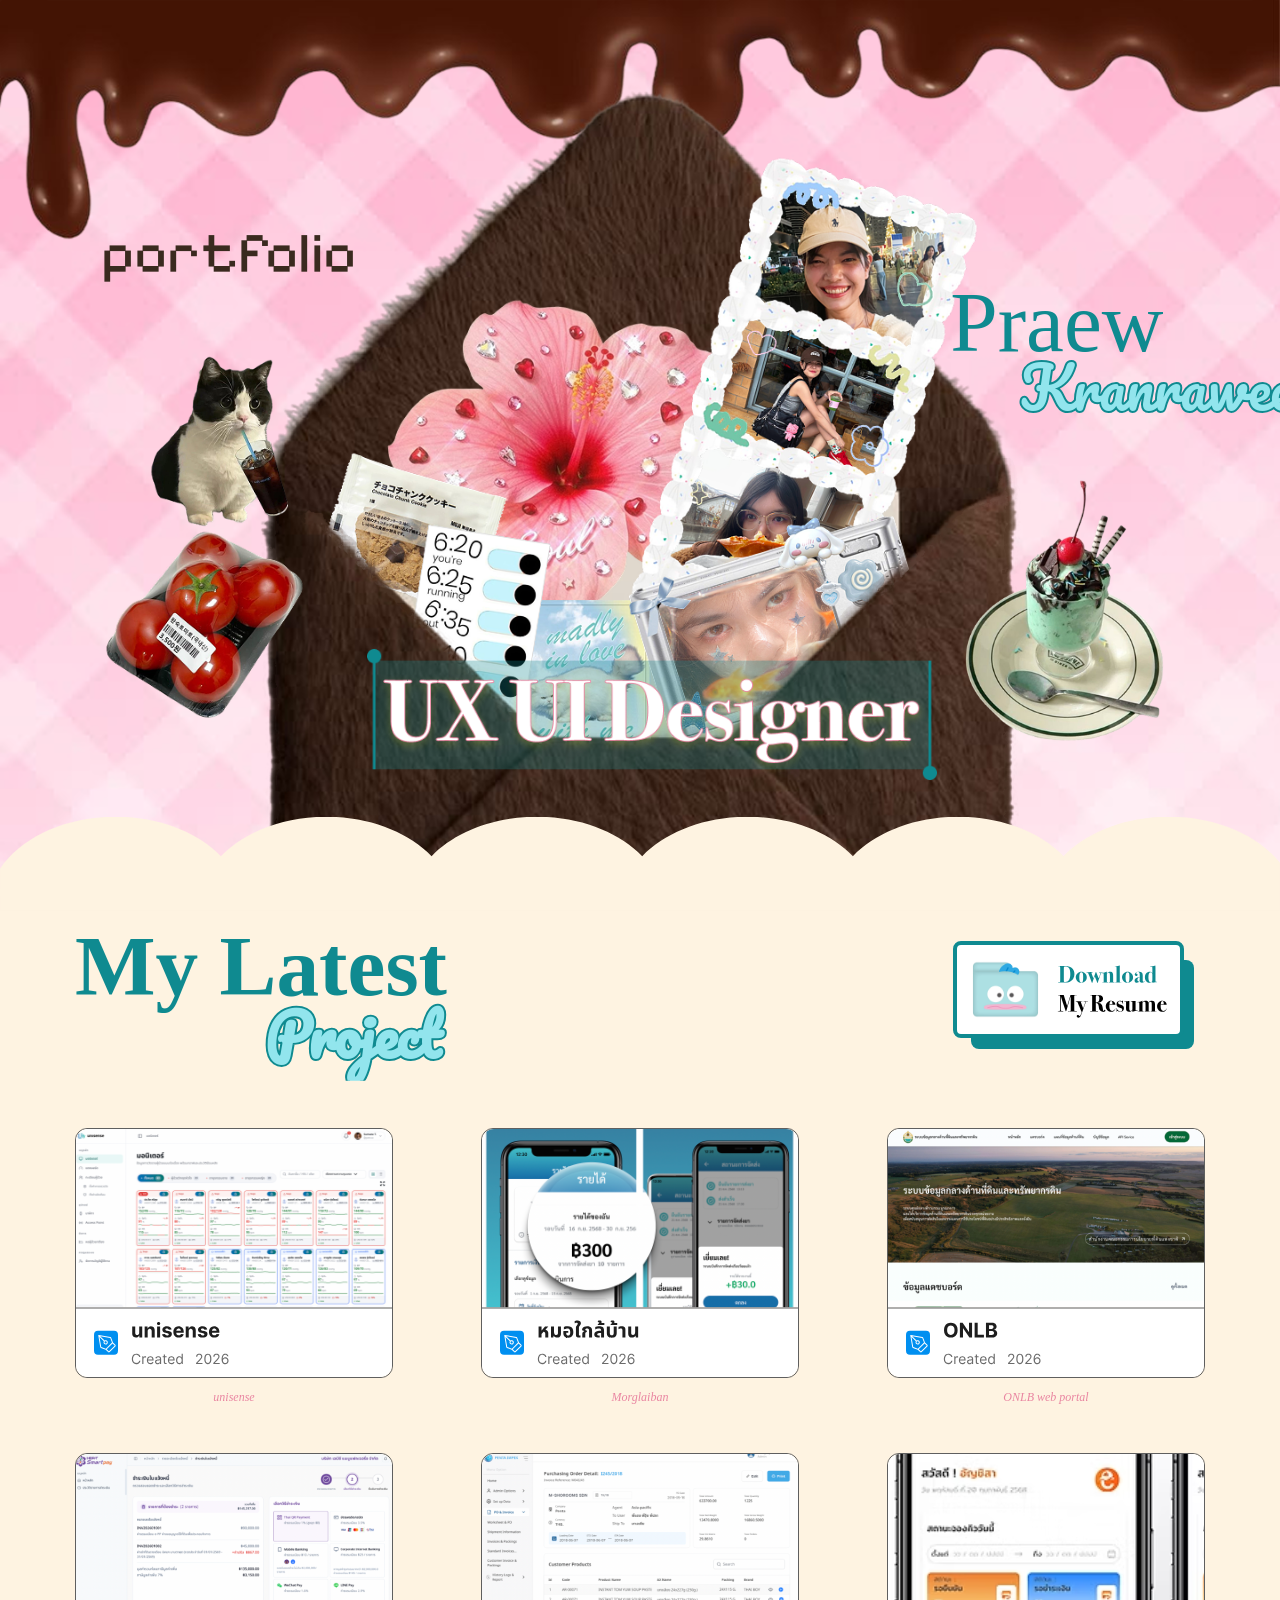
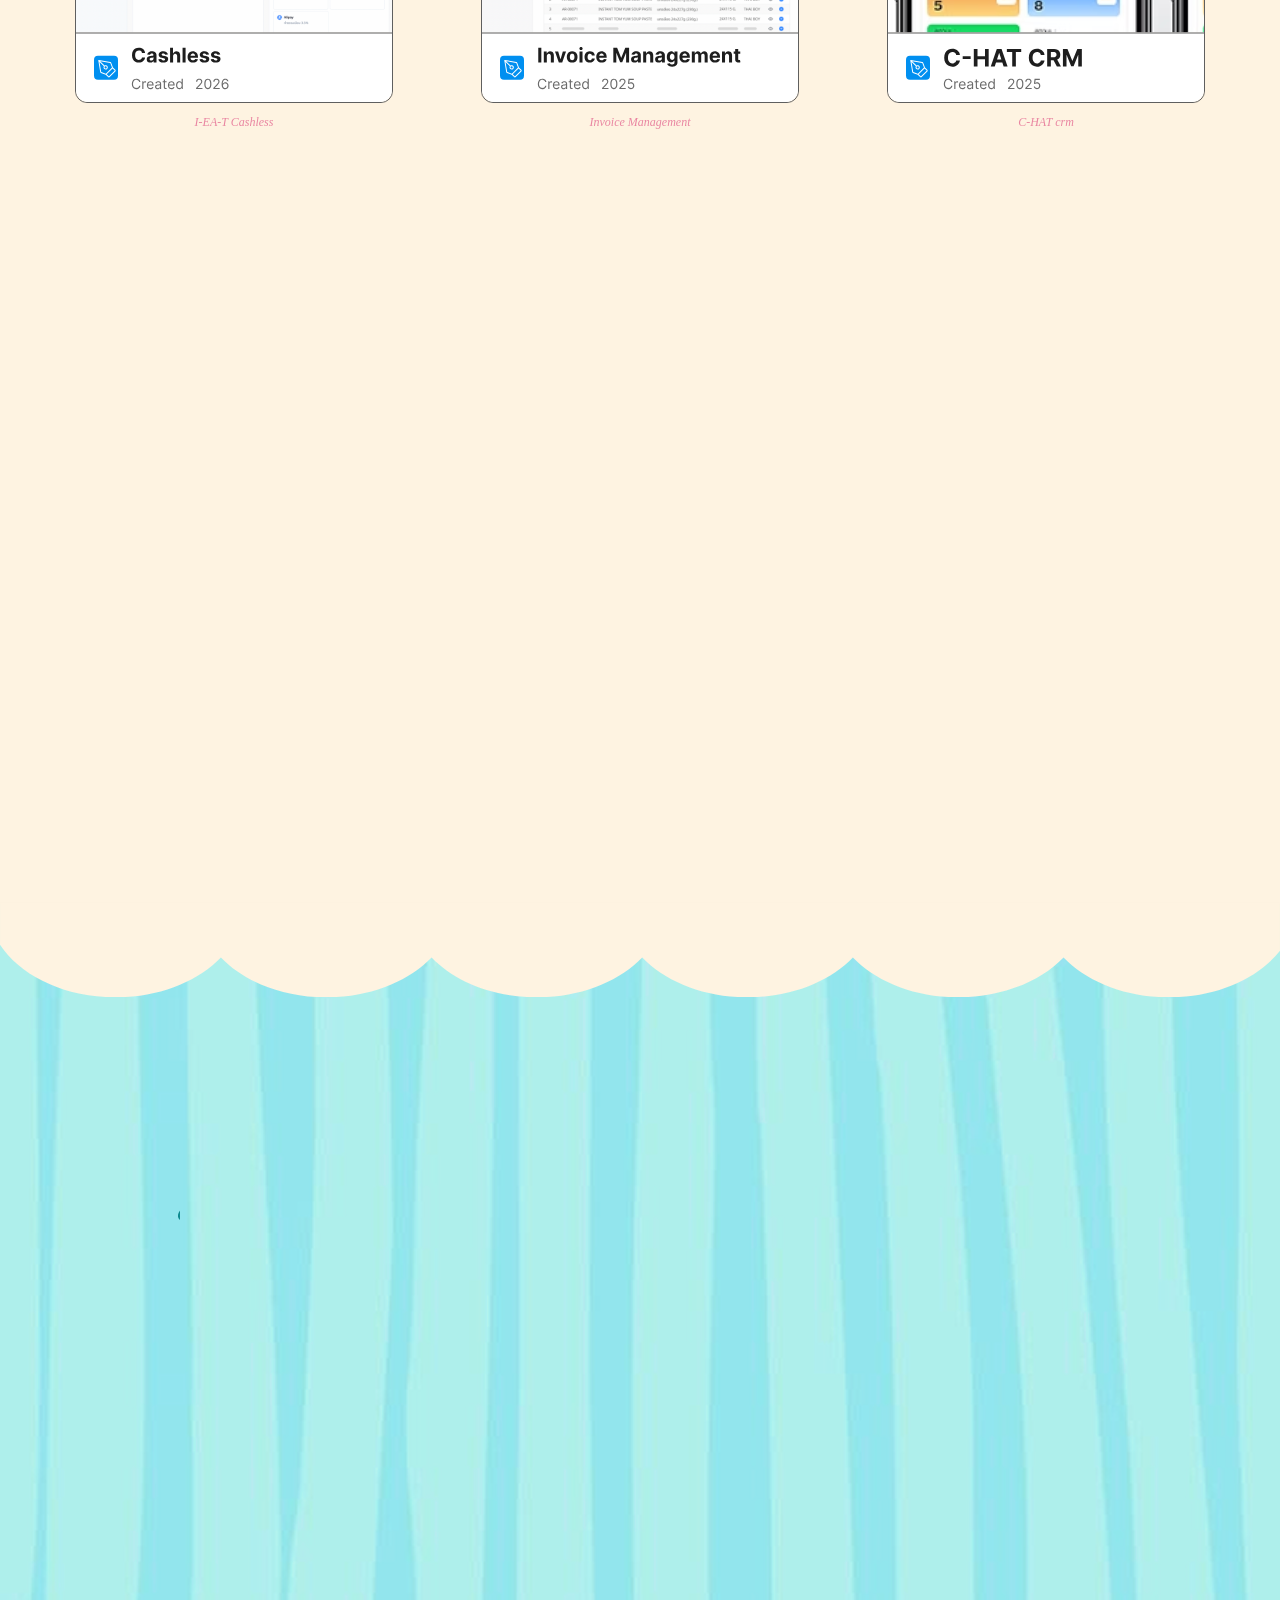
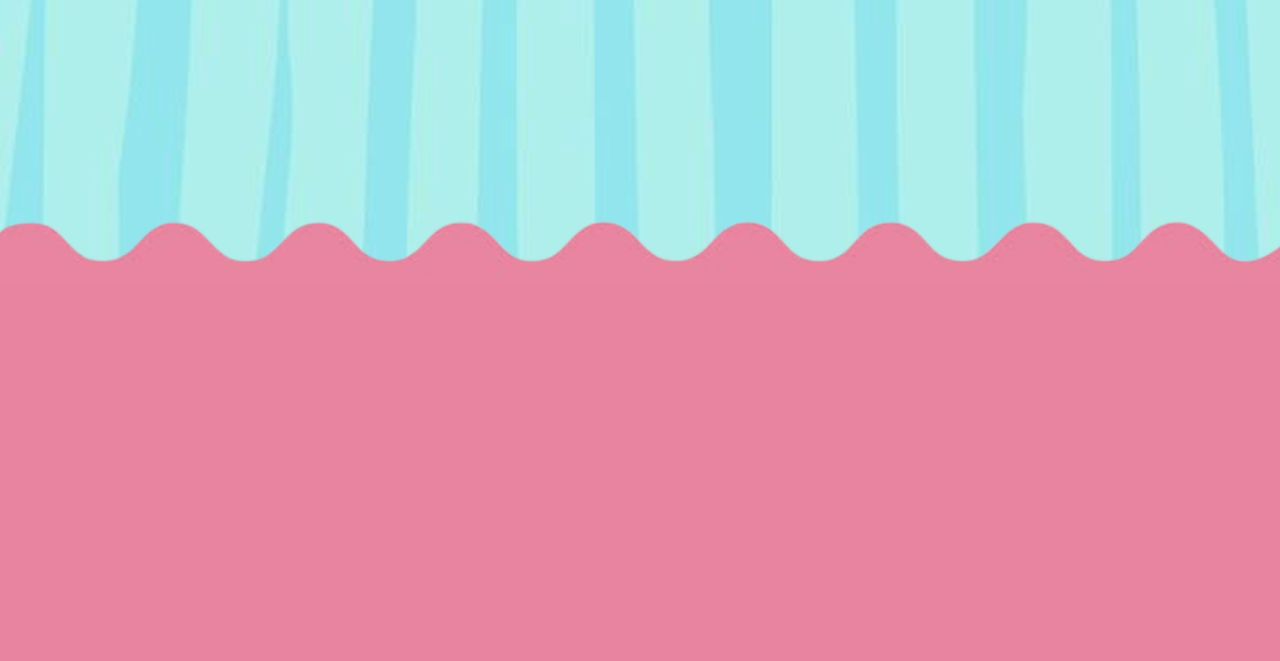
==== praewdesign/index.html @ e6e74c09 "Add Praew UX/UI portfolio site Static multi-page site (index + project case studies) with shared tok" ====
<!doctype html>
<html lang="th">
<head>
<meta charset="UTF-8">
<meta name="viewport" content="width=device-width, initial-scale=1.0">
<script>document.documentElement.classList.add('js');</script>
<title>Portfolio | Praew Kranrawee, UX/UI Designer</title>
<!-- favicon -->
<link rel="icon" href="favicon.ico" sizes="48x48">
<link rel="icon" href="assets/favicon/favicon-32.png" type="image/png" sizes="32x32">
<link rel="icon" href="assets/favicon/favicon-192.png" type="image/png" sizes="192x192">
<link rel="apple-touch-icon" href="assets/favicon/apple-touch-icon.png">
<!-- /favicon -->
<link rel="stylesheet" href="https://fonts.googleapis.com/css2?family=Source+Serif+4:opsz,wght@8..60,400;8..60,600;8..60,700&family=Pacifico&family=Pixelify+Sans:wght@400;500;600;700&display=swap">
<link rel="stylesheet" href="css/tokens.css">
<link rel="stylesheet" href="css/base.css">
<link rel="stylesheet" href="css/components.css">
<link rel="stylesheet" href="css/motion.css">
<link rel="stylesheet" href="css/home.css">
</head>
<body>

<div class="page">

  <section class="hero">
    <div class="hero-stage">
      <div class="hero-text hero-portfolio">portfolio</div>
      <img class="hero-envelope-collage" src="assets/hero/hero-envelope-collage.png" alt="Photo collage inside an open envelope">
      <img class="hero-cat anim-pop" src="assets/hero/hero-cat.png" alt="Illustrated cat with an iced coffee">
      <img class="hero-tomato-pack anim-pop" src="assets/hero/hero-tomato-pack.png" alt="Pack of fresh tomatoes">
      <img class="hero-mintchoc anim-pop" src="assets/hero/hero-mintchoc.png" alt="Mint chocolate sundae in a glass">
      <div class="heading-pair hero-name-heading" style="--script-offset: 70px;">
        <span class="heading-main anim-rise">Praew</span>
        <span class="heading-script anim-handwrite">Kranrawee</span>
      </div>
      <img class="hero-uxui-label anim-pop" src="assets/hero/hero-uxui-label.png" alt="UX UI Designer">
    </div>
  </section>

  <section class="projects" id="projects">
    <div class="wave-top">
      <img src="assets/waves/wave-cream-top.svg" alt="">
    </div>
    <div class="wave-bottom">
      <img src="assets/waves/wave-cream-bottom.svg" alt="">
    </div>

    <div class="projects-inner">

      <div class="projects-header">
        <h2 class="heading-pair projects-title-heading" style="--script-offset: 190px;">
          <span class="heading-main anim-rise">My Latest</span>
          <span class="heading-script anim-handwrite" style="--delay:180ms;">Project</span>
        </h2>
        <a class="btn-resume anim-pop" href="https://drive.google.com/uc?export=download&id=1JALiw4dbGJJrroEloQzsT8p9B2-5gzX2" aria-label="ดาวน์โหลด Resume (PDF)" style="--delay:375ms;">
          <img class="btn-resume-shadow" src="assets/projects/btn-resume-shadow.svg" alt="" aria-hidden="true">
          <img class="btn-resume-front" src="assets/projects/btn-resume-front.svg" alt="Download My Resume">
        </a>
      </div>

      <div class="project-grid">

        <div class="project-card anim-rise">
          <a href="projects/coming-soon.html?project=unisense"><img src="assets/projects/project-unisense.svg" alt="unisense (2026)"></a>
          <div class="project-caption">unisense</div>
        </div>

        <div class="project-card anim-rise">
          <a href="projects/coming-soon.html?project=morglaiban"><img src="assets/projects/project-morglaiban.svg" alt="หมอใกล้บ้าน (2026)"></a>
          <div class="project-caption">Morglaiban</div>
        </div>

        <div class="project-card anim-rise">
          <a href="projects/coming-soon.html?project=onlb"><img src="assets/projects/project-onlb.svg" alt="ONLB (2026)"></a>
          <div class="project-caption">ONLB web portal</div>
        </div>

        <div class="project-card anim-rise">
          <a href="projects/coming-soon.html?project=cashless"><img src="assets/projects/project-cashless.svg" alt="Cashless (2026)"></a>
          <div class="project-caption">I-EA-T Cashless</div>
        </div>

        <div class="project-card anim-rise">
          <a href="projects/coming-soon.html?project=invoice"><img src="assets/projects/project-invoice.svg" alt="Invoice Management (2025)"></a>
          <div class="project-caption">Invoice Management</div>
        </div>

        <div class="project-card anim-rise">
          <a href="projects/coming-soon.html?project=chat-crm"><img src="assets/projects/project-c-hat.svg" alt="C-HAT CRM (2025)"></a>
          <div class="project-caption">C-HAT crm</div>
        </div>

        <div class="project-card anim-rise">
          <a href="projects/speedy-doc.html"><img src="assets/projects/project-speedy-doc.svg" alt="Speedy Doc (2025)"></a>
          <div class="project-caption">Speedy Doc</div>
        </div>

        <div class="project-card anim-rise">
          <a href="projects/hr.html"><img src="assets/projects/project-hr.svg" alt="HR (2024)"></a>
          <div class="project-caption">HR อบต.</div>
        </div>

        <div class="project-card anim-rise">
          <a href="projects/smart-tax.html"><img src="assets/projects/project-smart-tax.svg" alt="Smart-Tax (2024)"></a>
          <div class="project-caption">Smart-tax</div>
        </div>

        <div class="project-card anim-rise">
          <a href="projects/coming-soon.html?project=company-website"><img src="assets/projects/project-company-website.svg" alt="Company website (2025)"></a>
          <div class="project-caption">Company website</div>
        </div>

      </div>

    </div>
  </section>

  <section class="about">
    <div class="about-inner">
      <div class="about-left">
        <img class="about-polaroids anim-pop" src="assets/about/about-polaroids.png" alt="Two polaroid photos of Praew clipped together" style="--pop-scale:1; --pop-y:-20px; --pop-rotate:4deg;">
        <div class="heading-pair about-title-heading" style="--script-offset: 105px;">
          <span class="heading-main anim-rise">About</span>
          <span class="heading-script anim-handwrite" style="--delay:180ms;">Me</span>
        </div>
      </div>
      <div class="about-right anim-rise" style="--delay:225ms;">
        <p class="about-hi">Hi, I'm Praew!</p>
        <p class="anim-rise" style="--delay:450ms;">I went from a graphic designer who wanted things to look good to a UX/UI designer who wants things to actually work for people. Along the way, I learned that good design starts with listening long enough.</p>
        <p class="anim-rise" style="--delay:450ms;">I enjoy unfamiliar problems because they push me to learn about people, systems and tools. Today AI is part of my everyday workflow, and I still get excited every time I try something new with it.</p>
        <p class="anim-rise" style="--delay:450ms;">Outside work, I'm a cat mom who loves blue but somehow fills her home with pink. It sounds a bit contradictory, but it's very me: I like things tidy, yet I'm always trying something new, and I still enjoy discovering what I'll love next.</p>
        <img class="about-charm anim-pop" src="assets/about/about-hangyodon.webp" alt="Cute blue bird charm" style="--delay:1050ms;">
      </div>
    </div>
  </section>

  <section class="footer">
    <div class="wave-top">
      <img src="assets/waves/wave-pink-footer.png" alt="">
    </div>
    <img class="footer-tomato anim-pop" src="assets/footer/tomato-fresh.svg" alt="Fresh tomato" style="--pop-scale:0.7; --pop-y:-24px;">
    <div class="footer-inner">
      <h2 class="footer-title"><span class="anim-rise" style="--delay:225ms;">Let's</span> <span class="anim-rise" style="--delay:375ms;">Work</span> <span class="anim-rise" style="--delay:525ms;">Together</span></h2>
      <div class="footer-contact anim-rise" style="--delay:750ms;">
        <a class="footer-link" href="mailto:Kranrawee.kt@gmail.com"><span>Kranrawee.kt@gmail.com</span><svg class="link-underline" viewBox="0 0 100 10" preserveAspectRatio="none" aria-hidden="true"><path d="M0,5 Q10,0 20,5 T40,5 T60,5 T80,5 T100,5" pathLength="1"/></svg></a>
        <a class="footer-link" href="tel:0616942233"><span>061 694 2233</span><svg class="link-underline" viewBox="0 0 100 10" preserveAspectRatio="none" aria-hidden="true"><path d="M0,5 Q10,0 20,5 T40,5 T60,5 T80,5 T100,5" pathLength="1"/></svg></a>
        <a class="footer-link" href="https://drive.google.com/uc?export=download&id=1JALiw4dbGJJrroEloQzsT8p9B2-5gzX2" aria-label="ดาวน์โหลด Resume (PDF)"><span>My Resume</span><svg class="link-underline" viewBox="0 0 100 10" preserveAspectRatio="none" aria-hidden="true"><path d="M0,5 Q10,0 20,5 T40,5 T60,5 T80,5 T100,5" pathLength="1"/></svg></a>
        <a class="footer-link" href="https://linkedin.com/in/ktpraew" target="_blank" rel="noopener"><span>linkedin.com/in/ktpraew</span><svg class="link-underline" viewBox="0 0 100 10" preserveAspectRatio="none" aria-hidden="true"><path d="M0,5 Q10,0 20,5 T40,5 T60,5 T80,5 T100,5" pathLength="1"/></svg></a>
      </div>
    </div>
  </section>

</div>

<script>
(function () {
  var params = new URLSearchParams(window.location.search);
  if (params.get('overlay') !== '1') return;

  var img = document.createElement('img');
  img.src = 'assets/_design/design-1440.png';
  img.alt = '';
  img.style.position = 'absolute';
  img.style.top = '0';
  img.style.left = '50%';
  img.style.transform = 'translateX(-50%)';
  img.style.width = '1440px';
  img.style.opacity = '0.5';
  img.style.pointerEvents = 'none';
  img.style.zIndex = '9999';
  document.body.appendChild(img);

  document.addEventListener('keydown', function (e) {
    if (e.key === 'o' || e.key === 'O') {
      img.style.display = (img.style.display === 'none') ? '' : 'none';
    }
  });
})();
</script>

<script src="js/motion.js"></script>
<script>
(function () {
  var DOC = document;
  var M = window.PJMotion;
  var reduceMotion = M.reduceMotion;
  var qs = M.qs, qsa = M.qsa, reveal = M.reveal, revealHandwrite = M.revealHandwrite;
  var setupTyping = M.setupTyping, playTyping = M.playTyping, ms = M.ms;

  var portfolioEl = qs('.hero-portfolio');
  var portfolioState = (!reduceMotion && portfolioEl) ? setupTyping(portfolioEl, ms(110)) : null;

  var aboutHiEl = qs('.about-hi');
  var aboutHiState = (!reduceMotion && aboutHiEl) ? setupTyping(aboutHiEl, ms(70)) : null;

  if (reduceMotion) return; /* everything else shows instantly via CSS; no observers/timers needed */

  /* ---------- hero: plays immediately on load ---------- */
  function runHero() {
    reveal(qs('.hero-envelope-collage'));

    [['.hero-tomato-pack', 0], ['.hero-cat', 1], ['.hero-mintchoc', 2]].forEach(function (pair) {
      var el = qs(pair[0]);
      if (!el) return;
      setTimeout(function () { reveal(el); }, ms(250 + pair[1] * 150));
    });

    if (portfolioState) setTimeout(function () { playTyping(portfolioState); }, ms(450));

    var praew = qs('.hero-name-heading .heading-main');
    setTimeout(function () { reveal(praew); }, ms(750));

    var kranrawee = qs('.hero-name-heading .heading-script');
    setTimeout(function () { revealHandwrite(kranrawee); }, ms(950));

    setTimeout(function () { reveal(qs('.hero-uxui-label')); }, ms(1400));
  }
  requestAnimationFrame(function () { requestAnimationFrame(runHero); });

  /* ---------- scroll-triggered sections ---------- */
  var io = new IntersectionObserver(function (entries) {
    entries.forEach(function (entry) {
      if (entry.isIntersecting) {
        reveal(entry.target);
        io.unobserve(entry.target);
      }
    });
  }, { threshold: 0.15 });

  [
    '.btn-resume',
    '.about-polaroids',
    '.about-charm',
    '.footer-tomato',
    '.footer-contact'
  ].forEach(function (sel) {
    var el = qs(sel);
    if (el) io.observe(el);
  });

  qsa('.project-card').forEach(function (card) { io.observe(card); });
  qsa('.footer-title .anim-rise').forEach(function (span) { io.observe(span); });

  /* heading pairs (main + script): clip-path on the script span makes
     IntersectionObserver report isIntersecting:false for it directly,
     so observe the (unclipped) wrapper instead and reveal both children */
  ['.projects-title-heading', '.about-title-heading'].forEach(function (sel) {
    var wrap = qs(sel);
    if (!wrap) return;
    var ioHeading = new IntersectionObserver(function (entries) {
      entries.forEach(function (entry) {
        if (entry.isIntersecting) {
          reveal(qs('.heading-main', wrap));
          revealHandwrite(qs('.heading-script', wrap));
          ioHeading.unobserve(wrap);
        }
      });
    }, { threshold: 0.15 });
    ioHeading.observe(wrap);
  });

  /* about text box: box + 3 paragraphs + typing all trigger together */
  var aboutRight = qs('.about-right');
  if (aboutRight) {
    var ioAboutRight = new IntersectionObserver(function (entries) {
      entries.forEach(function (entry) {
        if (entry.isIntersecting) {
          reveal(aboutRight);
          qsa('.about-right p.anim-rise').forEach(reveal);
          if (aboutHiState) setTimeout(function () { playTyping(aboutHiState); }, ms(525));
          ioAboutRight.unobserve(aboutRight);
        }
      });
    }, { threshold: 0.15 });
    ioAboutRight.observe(aboutRight);
  }
})();
</script>

</body>
</html>
---- praewdesign/css/tokens.css ----
/* ============================================
   DESIGN TOKENS — single source of truth for every
   color, font, spacing and timing value on the site.
   Loaded first, by every page.
   ============================================ */
:root {
  /* --- homepage palette --- */
  --pink-bg: url('../assets/hero/hero-bg-gingham.png');
  --cream: #FEF3E1;
  --blue: none;
  --footer-pink: #E884A0;
  --teal-text: #0F8A90;
  --light-blue-text: #92E5ED;
  --caption-pink: #E985A1;

  /* --- fonts --- */
  --font-display: 'Bodoni 72', serif;
  --font-script: 'Pacifico', cursive;
  --font-pixel: 'Pixelify Sans', monospace;
  --font-body: 'Source Serif Pro', serif;

  /* --- entrance-animation system (.anim-rise / .anim-pop / .anim-handwrite) --- */
  --dur: 800ms;
  --dist: 16px;
  --pop-dur: 700ms;
  --handwrite-dur: 1000ms;
  --ease-smooth: cubic-bezier(0.22, 1, 0.36, 1);
  --ease-pop: cubic-bezier(0.34, 1.56, 0.64, 1);
  --stagger: 120ms;
  --mobile-scale: 1;

  /* --- project-template tokens --- */
  --pj-bg: #FFFDFA;
  --pj-card-bg: #FFFFFF;
  --pj-card-border: #EFE8DF;
  --pj-card-shadow: 0 2px 12px rgba(60, 40, 20, 0.05);
  --pj-card-radius: 16px;
  --pj-card-pad: 24px;
  --pj-well: #F6F3EF;
  --pj-marker: var(--teal-text);
  --pj-pink-text: #C2456E;
  --pj-gap: 24px;
  --pj-section-gap: 96px;
  --pj-title-gap: 24px;
  --pj-container: 940px;
  --pj-text-max: 720px;

  /* --- Design Process dark band (project pages) --- */
  --pj-dark-edge: #0F241B;
  --pj-dark-glow: #438067;
  --pj-dark-base: #1E4E3E;
  --pj-dark-title: #DDF5EE;
  --pj-dark-text: #FFFFFF;
  --pj-dark-accent: #7FD3C0;
}

@media (max-width: 768px) {
  :root {
    --dur: 640ms;
    --dist: 12.8px;
    --pop-dur: 560ms;
    --handwrite-dur: 800ms;
    --stagger: 96ms;
    --mobile-scale: 0.8;
    --pj-section-gap: 64px;
  }
}
---- praewdesign/css/base.css ----
/* ============================================
   BASE — reset, fonts, generic heading/link/focus
   defaults. Loaded by every page, after tokens.css.
   ============================================ */

* { box-sizing: border-box; margin: 0; padding: 0; }

html {
  scroll-behavior: smooth;
  overflow-x: clip;
}

body {
  font-family: var(--font-body);
  overflow-x: clip;
}

img { max-width: 100%; display: block; }

a { text-decoration: none; color: inherit; }

.visually-hidden {
  position: absolute !important;
  width: 1px;
  height: 1px;
  padding: 0;
  margin: -1px;
  overflow: hidden;
  clip: rect(0, 0, 0, 0);
  white-space: nowrap;
  border: 0;
}
---- praewdesign/css/components.css ----
/* ============================================
   COMPONENTS — building blocks shared by 2+ pages:
   heading-pair, wave dividers, footer, resume button.
   Loaded after base.css.
   ============================================ */

/* ---------- heading pair: "Main + Script" style ----------
   used by: homepage hero (Praew/Kranrawee), projects
   (My Latest/Project), about (About/Me) ---------- */
.heading-pair {
  position: relative;
  display: inline-block;
}
.heading-main {
  display: block;
  font-family: var(--font-display);
  color: var(--teal-text);
  line-height: 1;
  margin: 0;
  white-space: nowrap;
}
.heading-script {
  display: block;
  font-family: var(--font-script);
  color: var(--light-blue-text);
  -webkit-text-stroke: 4px var(--teal-text);
  paint-order: stroke fill;
  line-height: 1;
  margin: 0;
  margin-top: -0.12em;
  margin-left: var(--script-offset, 0px);
  white-space: nowrap;
}

/* ---------- wave dividers ---------- */
.wave-top,
.wave-bottom {
  position: absolute;
  left: 0;
  width: 100%;
  height: auto;
  z-index: 10;
  pointer-events: none;
  line-height: 0;
}
.wave-top {
  top: 0;
  transform: translateY(-99%);
}
.wave-bottom {
  bottom: 0;
  transform: translateY(99%);
}
.wave-top img,
.wave-bottom img {
  width: 100%;
  height: auto;
  display: block;
}

/* ---------- footer ---------- */
.footer {
  position: relative;
  background-color: var(--footer-pink);
  padding-bottom: 48px;
}

.footer-tomato {
  position: absolute;
  left: 0;
  right: 0;
  margin-inline: auto;
  top: -139.8px;
  width: 370px;
  height: auto;
  z-index: 15;
}

.footer-inner {
  position: relative;
  z-index: 20;
  max-width: 1130px;
  margin: 0 auto;
  padding: 130px 0 0;
}

.footer-title {
  font-family: var(--font-display);
  color: var(--light-blue-text);
  font-size: clamp(32px, 8.75vw, 126px);
  line-height: 1;
  margin: 0;
  text-align: center;
  white-space: nowrap;
  word-spacing: 0.3em;
}
.footer-title .anim-rise {
  display: inline-block;
}

/* optional subline under the footer title; empty/absent by default,
   a page opts in by adding the element with its own text */
.footer-subtitle {
  text-align: center;
  font-family: var(--font-display);
  font-weight: 700;
  font-size: 18px;
  color: #654334;
  margin: 12px 0 0;
}

.footer-contact {
  display: flex;
  justify-content: space-between;
  flex-wrap: wrap;
  gap: 16px;
  margin-top: 56px;
  font-family: var(--font-display);
  font-weight: 700;
  font-size: 22px;
  color: #654334;
}
.footer-link {
  position: relative;
  display: inline-block;
  cursor: pointer;
  padding-bottom: 6px;
}
.footer-link:focus-visible {
  outline: 3px solid var(--teal-text);
  outline-offset: 4px;
}
.link-underline {
  position: absolute;
  left: 0;
  bottom: -2px;
  width: 100%;
  height: 8px;
  overflow: visible;
}
.link-underline path {
  fill: none;
  stroke: currentColor;
  stroke-width: 2;
  stroke-dasharray: 1;
  stroke-dashoffset: 1;
}
@media (prefers-reduced-motion: no-preference) {
  .link-underline path {
    transition: stroke-dashoffset 0.4s ease;
  }
  .footer-link:active .link-underline path {
    stroke-dashoffset: 0;
  }
}
@media (prefers-reduced-motion: no-preference) and (hover: hover) {
  .footer-link:hover .link-underline path,
  .footer-link:focus-visible .link-underline path {
    stroke-dashoffset: 0;
  }
}
@media (prefers-reduced-motion: reduce) {
  .link-underline path {
    stroke-dashoffset: 1;
    opacity: 0;
  }
  .footer-link:hover .link-underline path,
  .footer-link:focus-visible .link-underline path,
  .footer-link:active .link-underline path {
    stroke-dashoffset: 0;
    opacity: 1;
  }
}

/* ---------- resume button (stacked shadow + front image, pop-in) ---------- */
.btn-resume {
  position: relative;
  display: inline-block;
  flex-shrink: 0;
  width: 252px;
  height: 123px;
  cursor: pointer;
}
.btn-resume:focus-visible {
  outline: 3px solid var(--teal-text);
  outline-offset: 4px;
}
.btn-resume-shadow {
  position: absolute;
  top: 0;
  left: 0;
  width: 252px;
  height: auto;
  z-index: 1;
  pointer-events: none;
}
.btn-resume-front {
  position: relative;
  display: block;
  width: 252px;
  height: auto;
  z-index: 2;
}
@media (prefers-reduced-motion: no-preference) {
  .btn-resume-front {
    transform-origin: 50% 0%;
    transition: transform 0.2s ease;
  }
  .btn-resume:active .btn-resume-front {
    transition: transform 0.05s ease;
    transform: translate(6px, 6px) rotate(0deg);
  }
}
@media (prefers-reduced-motion: no-preference) and (hover: hover) {
  .btn-resume:hover .btn-resume-front,
  .btn-resume:focus-visible .btn-resume-front {
    transform: translate(-2px, -2px) rotate(-1deg);
  }
}
@media (prefers-reduced-motion: reduce) {
  .btn-resume:hover .btn-resume-shadow,
  .btn-resume:focus-visible .btn-resume-shadow,
  .btn-resume:active .btn-resume-shadow {
    filter: brightness(0.82);
  }
}

/* ============================================
   SCENE — a full-width screenshot with a name above
   it and, optionally, a smaller "overlay" screenshot
   pinned to one of its corners. Use instead of the
   gallery-item card pattern when a screen deserves to
   stand alone rather than sit in a 2-col grid.
   ============================================ */
.pj-scene {
  margin-top: 72px;
}
.pj-scene:first-of-type { margin-top: 0; }
.pj-scene-title {
  position: relative;
  display: inline-block;
  font-family: var(--font-display);
  font-size: 24px;
  color: var(--teal-text);
  margin: 0 0 20px;
  padding-bottom: 12px;
}
.pj-scene-title::after {
  content: '';
  position: absolute;
  left: 0;
  bottom: 0;
  width: 32px;
  height: 3px;
  background: var(--caption-pink);
}
.pj-scene-media {
  position: relative;
}
.pj-scene-media img {
  width: 100%;
  height: auto;
  display: block;
  border-radius: 12px;
  border: 1px solid var(--pj-card-border);
  box-shadow: 0 8px 32px rgba(40, 50, 80, 0.10);
}
.pj-scene > figcaption {
  margin-top: 12px;
  font-size: 15px;
  line-height: 1.5;
  color: #444;
}

/* the overlay screenshot pinned to a corner of the scene */
.pj-overlay {
  position: absolute;
  width: var(--ov-w, 30%);
  right: var(--ov-right, auto);
  left: var(--ov-left, auto);
  bottom: var(--ov-y, -40px);
  z-index: 2;
  margin: 0;
}
.pj-overlay img {
  box-shadow: 0 20px 48px rgba(20, 30, 70, 0.22);
}
.pj-overlay figcaption {
  position: absolute;
  top: 8px;
  left: 8px;
  background: #fff;
  color: #1c1c1c;
  font-size: 13px;
  font-weight: 700;
  border-radius: 999px;
  padding: 4px 12px;
  box-shadow: 0 2px 8px rgba(0, 0, 0, 0.12);
}
@media (max-width: 900px) {
  .pj-overlay { width: 46%; bottom: -32px; }
}
---- praewdesign/css/motion.css ----
/* ============================================
   MOTION — entrance-animation system, shared by
   every page. Play-once, JS-driven (gated behind
   html.js so no-JS shows everything immediately).
   Loaded after components.css.
   ============================================ */

.js .anim-rise {
  opacity: 0;
  transform: translateY(var(--dist));
  transition: opacity var(--dur) var(--ease-smooth), transform var(--dur) var(--ease-smooth);
  transition-delay: calc(var(--delay, 0ms) * var(--mobile-scale));
}
.js .anim-rise.is-visible {
  opacity: 1;
  transform: translateY(0);
}

.js .anim-pop {
  --pop-scale: 0.85;
  --pop-y: 0px;
  --pop-rotate: -4deg;
  opacity: 0;
  transform: scale(var(--pop-scale)) translateY(var(--pop-y)) rotate(var(--pop-rotate));
  transition: opacity var(--pop-dur) var(--ease-pop), transform var(--pop-dur) var(--ease-pop);
  transition-delay: calc(var(--delay, 0ms) * var(--mobile-scale));
}
.js .anim-pop.is-visible {
  opacity: 1;
  transform: scale(1) translateY(0) rotate(0deg);
}

.js .anim-handwrite {
  clip-path: inset(-30% 100% -30% -30%);
  transition: clip-path var(--handwrite-dur) var(--ease-smooth);
  transition-delay: calc(var(--delay, 0ms) * var(--mobile-scale));
}
.js .anim-handwrite.is-visible {
  clip-path: inset(-30% -30% -30% -30%);
}

@media (prefers-reduced-motion: reduce) {
  .anim-rise,
  .anim-pop,
  .anim-handwrite {
    opacity: 1 !important;
    transform: none !important;
    clip-path: none !important;
    transition: none !important;
  }
}

/* ---- tilt-bounce: a wrapper settles into a fixed 5deg rotation with a
   spring overshoot (e.g. a tilted label dropping into place). The
   resting rotation is unconditional layout (applies with or without JS),
   not decoration — only the opacity/overshoot needs JS at all ---- */
.anim-tilt-bounce {
  transform: rotate(5deg);
  transform-origin: 100% 100%;
}
.js .anim-tilt-bounce {
  opacity: 0;
}
.js .anim-tilt-bounce.is-visible {
  animation: anim-tilt-bounce 1100ms var(--ease-smooth) calc(var(--delay, 0ms) * var(--mobile-scale)) both;
}
@keyframes anim-tilt-bounce {
  0%   { opacity: 0; transform: scale(0.7) rotate(-14deg); }
  18%  { opacity: 1; transform: scale(1.06) rotate(-14deg); }
  40%  { transform: scale(1.03) rotate(12deg); }
  58%  { transform: scale(1) rotate(1deg); }
  74%  { transform: rotate(8deg); }
  88%  { transform: rotate(4deg); }
  100% { opacity: 1; transform: scale(1) rotate(5deg); }
}
@media (prefers-reduced-motion: reduce) {
  .anim-tilt-bounce {
    opacity: 1 !important;
    animation: none !important;
    transform: rotate(5deg) !important;
  }
}

/* ---- typing effect (anim-type) ---- */
.anim-type-wrap {
  display: inline-block;
}
.anim-type-spacer {
  visibility: hidden;
}
.anim-type-visual {
  position: absolute;
  top: 0;
  left: 0;
  white-space: pre;
}
.anim-type-cursor {
  display: inline-block;
  width: 1ch;
  margin-left: 1px;
  background: currentColor;
  opacity: 0;
  vertical-align: baseline;
  transform: translateY(0.1em);
}
.anim-type-cursor.typing {
  opacity: 1;
}
.anim-type-cursor.done {
  animation: cursor-blink-fade 1.8s forwards;
}
@keyframes cursor-blink-fade {
  0%   { opacity: 1; }
  10%  { opacity: 0; }
  20%  { opacity: 1; }
  30%  { opacity: 0; }
  40%  { opacity: 1; }
  50%  { opacity: 0; }
  100% { opacity: 0; }
}
---- praewdesign/css/home.css ----
/* ============================================
   HOME — homepage-only layout (hero, projects grid,
   about). Loaded last, only by index.html.
   ============================================ */

.page { position: relative; width: 100%; }

/* ============================================
   HERO
   ============================================ */
.hero {
  position: relative;
  width: 100%;
  background-image: url('../assets/hero/hero-chocolate-drip.png'), var(--pink-bg);
  background-repeat: no-repeat, repeat;
  background-size: 100% auto, auto;
  background-position: top left, top left;
}

.hero-stage {
  position: relative;
  width: 100%;
  max-width: 1440px;
  margin: 0 auto;
  aspect-ratio: 1440 / 1024;
  background: none;
  container-type: inline-size;
  clip-path: inset(-100vh -100vw 0 -100vw);
}

.hero-envelope-collage {
  position: absolute;
  left: 19.791667%;
  top: 9.179688%;
  width: 61.180556%;
  z-index: 2;
}

.hero-cat {
  position: absolute;
  left: 10.169444%;
  top: 37.326172%;
  width: 14.940278%;
  transform: rotate(0deg);
  z-index: 4;
}

.hero-tomato-pack {
  position: absolute;
  left: 7.916667%;
  top: 58.007813%;
  width: 16.111111%;
  z-index: 4;
}

.hero-mintchoc {
  position: absolute;
  left: 73.8%;
  top: 50.292969%;
  width: 19.5%;
  transform: rotate(0deg);
  z-index: 4;
}

.hero-uxui-label {
  position: absolute;
  left: 28.680556%;
  top: 71.289063%;
  width: 44.513889%;
  z-index: 6;
}

.hero-text {
  position: absolute;
  white-space: nowrap;
  line-height: 1;
  margin: 0;
}

.hero-portfolio {
  left: 7.916667%;
  top: 24.703125%;
  font-family: var(--font-pixel);
  font-size: 4.444444cqw;
  color: #3a2a1f;
  z-index: 5;
}

/* heading-pair size overrides per section */
.hero .heading-main { font-size: 6.666667cqw; }
.hero .heading-script { font-size: 4.444444cqw; }

.projects .heading-main,
.about .heading-main {
  font-size: clamp(32px, 6.666667vw, 96px);
}
.projects .heading-script,
.about .heading-script {
  font-size: clamp(20px, 4.444444vw, 64px);
}

.hero-name-heading {
  position: absolute;
  left: 74.236111%;
  top: 30.761719%;
  white-space: nowrap;
  z-index: 6;
}

/* hero-envelope-collage: bespoke fade/scale entrance (not one of the
   shared .anim-* classes, so its reduced-motion override lives here too) */
.js .hero-envelope-collage {
  opacity: 0.6;
  transform: scale(0.98);
  transition: opacity var(--dur) var(--ease-smooth), transform var(--dur) var(--ease-smooth);
}
.js .hero-envelope-collage.is-visible {
  opacity: 1;
  transform: scale(1);
}
@media (prefers-reduced-motion: reduce) {
  .hero-envelope-collage {
    opacity: 1 !important;
    transform: none !important;
  }
}

/* ============================================
   PROJECTS
   ============================================ */
.projects {
  position: relative;
  background-color: var(--cream);
  height: auto;
}

.projects-inner {
  position: relative;
  z-index: 1;
  max-width: 1130px;
  margin: 0 auto;
  padding: 14px 0 120px;
}

.projects-header {
  display: flex;
  justify-content: space-between;
  align-items: flex-end;
  margin-bottom: 64px;
}

.projects-title-heading .heading-script {
  margin-top: -0.05em;
}

.project-grid {
  display: grid;
  grid-template-columns: repeat(3, 1fr);
  column-gap: 88px;
  row-gap: 48px;
}

/* project card reveal delay by column (separate from --tilt) */
.project-card:nth-child(3n+1).anim-rise { --delay: 0ms; }
.project-card:nth-child(3n+2).anim-rise { --delay: 120ms; }
.project-card:nth-child(3n).anim-rise   { --delay: 240ms; }
@media (max-width: 900px) {
  .project-card:nth-child(2n+1).anim-rise { --delay: 0ms; }
  .project-card:nth-child(2n).anim-rise   { --delay: 120ms; }
}
@media (max-width: 560px) {
  .project-card.anim-rise { --delay: 0ms !important; }
}

.project-card:nth-child(3n+1) { --tilt: -1.5deg; }
.project-card:nth-child(3n+2) { --tilt: 1deg; }
.project-card:nth-child(3n)   { --tilt: -0.5deg; }

.project-card a {
  position: relative;
  display: block;
  cursor: pointer;
  transform-origin: 50% 0%;
}
.project-card a:focus-visible {
  outline: 3px solid var(--teal-text);
  outline-offset: 4px;
}
.project-card img {
  width: 100%;
  height: auto;
  display: block;
}
@media (prefers-reduced-motion: no-preference) {
  .project-card a {
    transition: transform 0.25s cubic-bezier(0.34, 1.56, 0.64, 1);
  }
  .project-card a::after {
    content: "";
    position: absolute;
    left: 6%;
    right: 6%;
    bottom: -14px;
    height: 24px;
    border-radius: 50%;
    background: radial-gradient(ellipse at center, rgba(0,0,0,0.28), transparent 70%);
    opacity: 0;
    z-index: -1;
    pointer-events: none;
    transition: opacity 0.25s cubic-bezier(0.34, 1.56, 0.64, 1);
  }
  .project-card a:active {
    transform: translateY(-2px) rotate(var(--tilt));
  }
  .project-card a:active::after {
    opacity: 1;
  }
}
@media (prefers-reduced-motion: no-preference) and (hover: hover) {
  .project-card a:hover,
  .project-card a:focus-visible {
    transform: translateY(-6px) rotate(var(--tilt));
  }
  .project-card a:hover::after,
  .project-card a:focus-visible::after {
    opacity: 1;
  }
}
@media (prefers-reduced-motion: reduce) {
  .project-card a:hover,
  .project-card a:focus-visible,
  .project-card a:active {
    box-shadow: 0 10px 22px rgba(0,0,0,0.32);
  }
}
.project-caption {
  margin-top: 12px;
  font-family: var(--font-body);
  font-style: italic;
  font-size: 12px;
  color: var(--caption-pink);
  text-align: center;
}

@media (max-width: 900px) {
  .project-grid {
    grid-template-columns: repeat(2, 1fr);
    column-gap: 32px;
  }
}

@media (max-width: 560px) {
  .project-grid {
    grid-template-columns: 1fr;
  }
  .projects-header {
    flex-direction: column;
    align-items: flex-start;
  }
  .btn-resume {
    margin-top: 24px;
  }
}

/* ============================================
   ABOUT
   ============================================ */
.about {
  position: relative;
  background-image: url('../assets/about/about-bg-stripe.png');
  background-repeat: repeat;
  padding-top: calc(7.361111vw + 80px);
  padding-bottom: 120px;
}

.about-inner {
  max-width: 1130px;
  margin: 0 auto;
  padding: 0 24px;
  display: grid;
  grid-template-columns: 1fr 530px;
  gap: 60px;
  align-items: center;
}

.about-left {
  position: relative;
}
.about-polaroids {
  width: 510px;
  max-width: 100%;
  height: auto;
  display: block;
}
.about-title-heading {
  position: absolute;
  left: -24px;
  top: 45px;
  z-index: 5;
}

.about-right {
  position: relative;
  background: var(--cream);
  border-radius: 20px;
  padding: 48px;
  width: 530px;
  max-width: 100%;
  box-shadow: 0 8px 24px rgba(0, 0, 0, 0.08);
}
.about-hi {
  font-family: var(--font-script);
  font-size: 24px;
  color: var(--teal-text);
  margin: 0 0 20px;
}
.about-right p {
  font-family: var(--font-body);
  font-weight: 700;
  font-size: 16px;
  line-height: 1.6;
  color: #2c2c2c;
  margin: 0 0 20px;
}
.about-right p:last-of-type {
  margin-bottom: 0;
}
.about-charm {
  display: block;
  width: 110px;
  height: auto;
  margin: 24px auto 0;
}

@media (max-width: 900px) {
  .about-inner {
    grid-template-columns: 1fr;
    justify-items: center;
    text-align: center;
  }
  .about-right {
    width: 100%;
  }
}
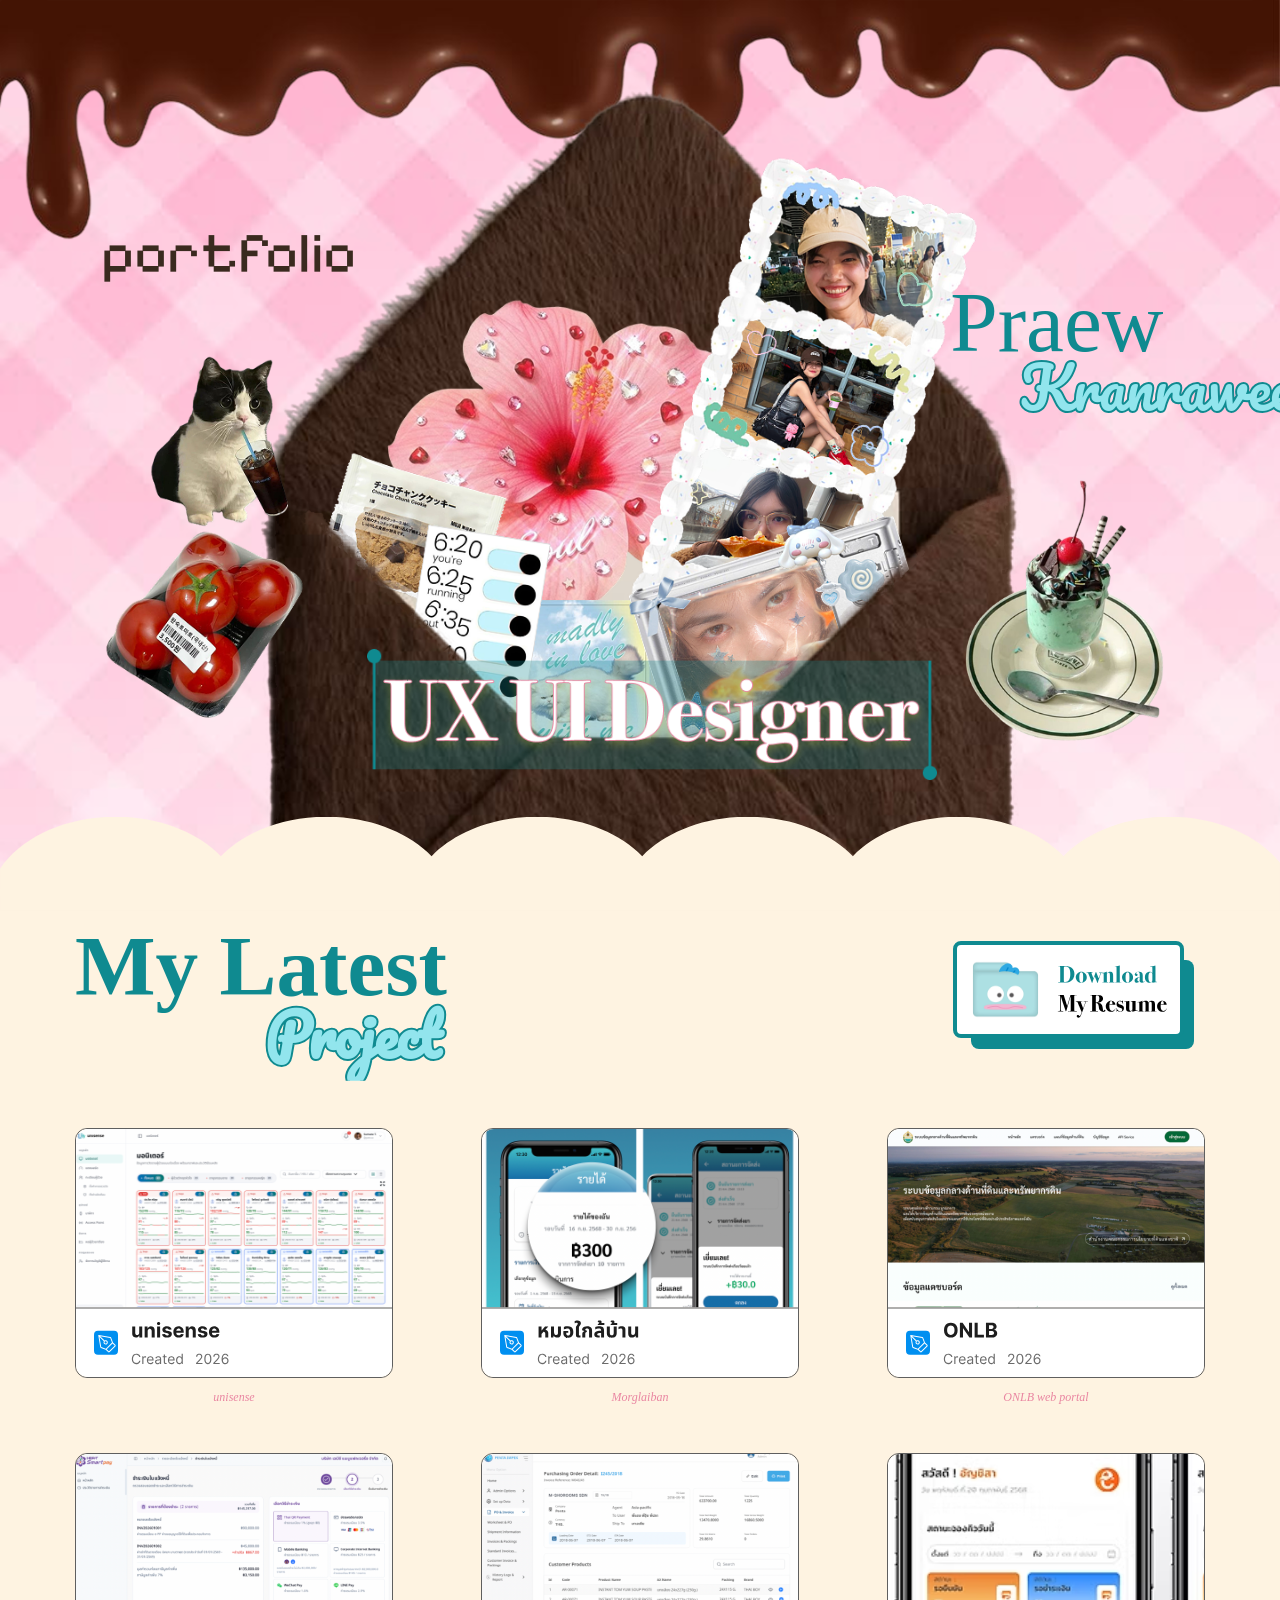
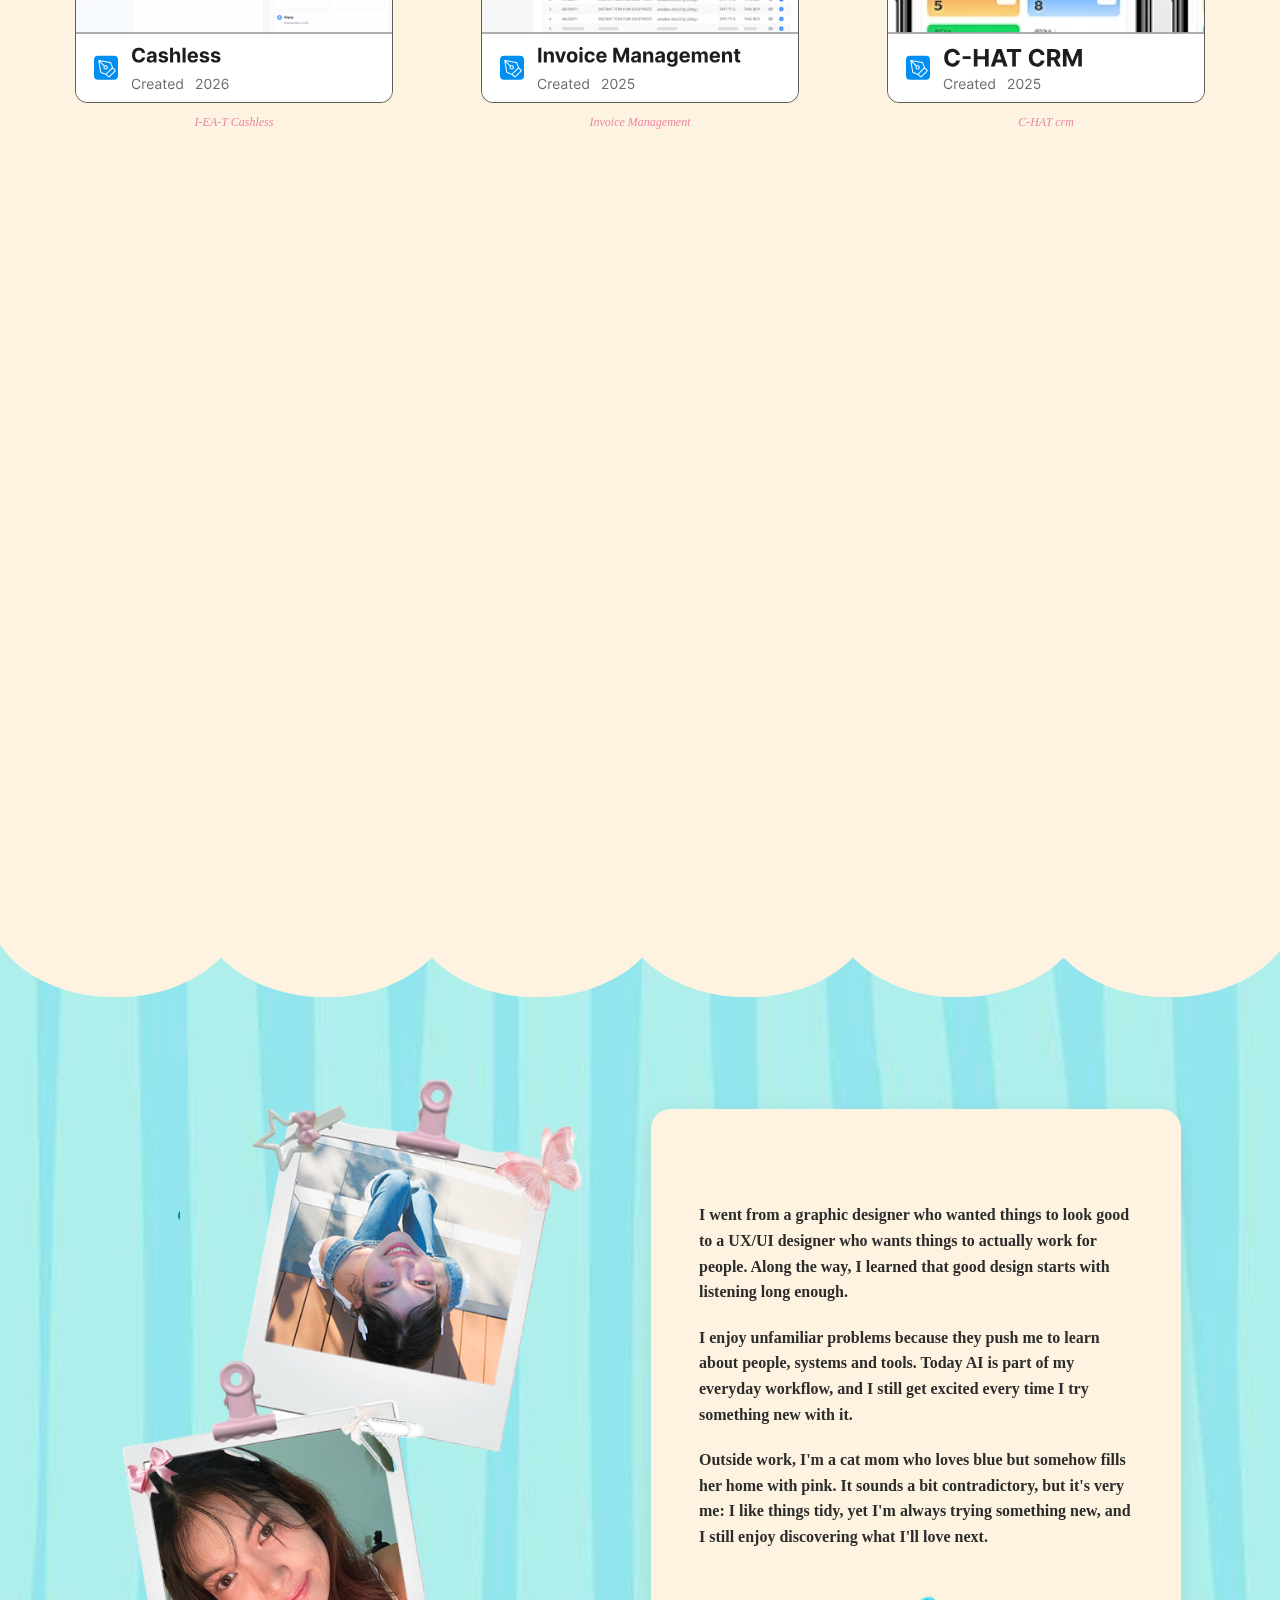
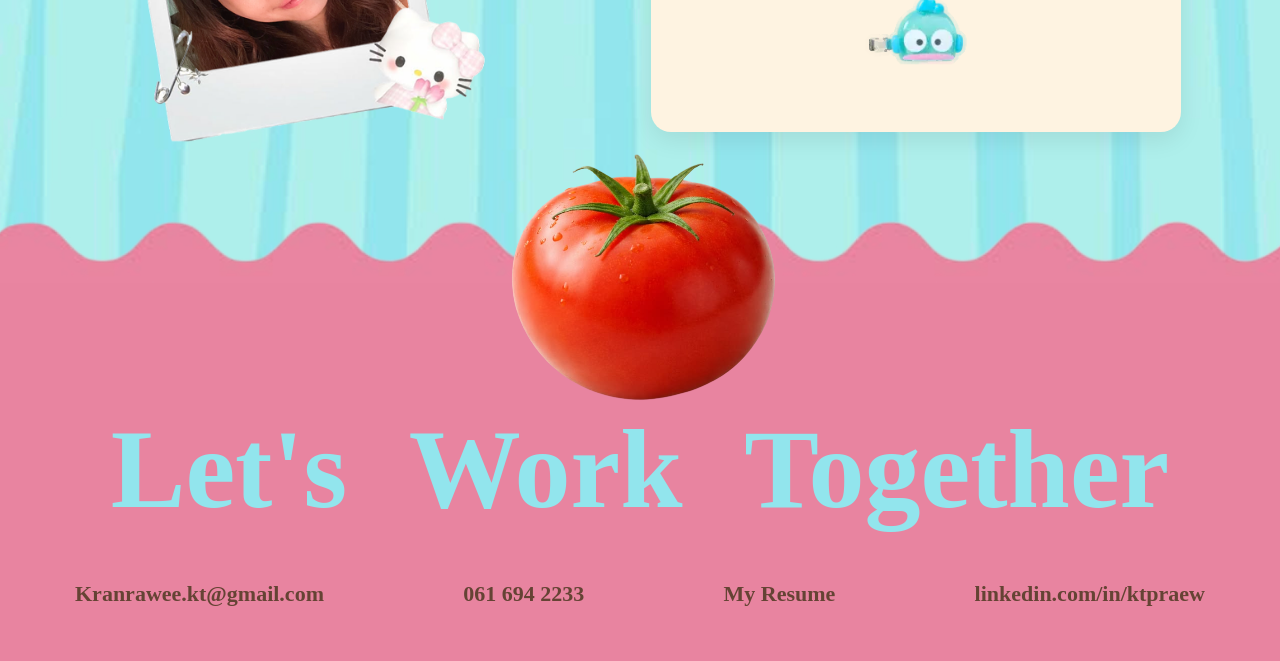
==== commit a433d20e: "Add C-HAT CRM project page and unify project page styles - New projects/chat-crm.html with images, t" ====
--- a/praewdesign/index.html
+++ b/praewdesign/index.html
@@ -86,7 +86,7 @@
         </div>
 
         <div class="project-card anim-rise">
-          <a href="projects/coming-soon.html?project=chat-crm"><img src="assets/projects/project-c-hat.svg" alt="C-HAT CRM (2025)"></a>
+          <a href="projects/chat-crm.html"><img src="assets/projects/project-c-hat.svg" alt="C-HAT CRM (2025)"></a>
           <div class="project-caption">C-HAT crm</div>
         </div>
 
--- a/praewdesign/css/tokens.css
+++ b/praewdesign/css/tokens.css
@@ -39,6 +39,7 @@
   --pj-well: #F6F3EF;
   --pj-marker: var(--teal-text);
   --pj-pink-text: #C2456E;
+  --pj-title-color: #2C2C2C;
   --pj-gap: 24px;
   --pj-section-gap: 96px;
   --pj-title-gap: 24px;
--- a/praewdesign/css/components.css
+++ b/praewdesign/css/components.css
@@ -236,23 +236,30 @@
   margin-top: 72px;
 }
 .pj-scene:first-of-type { margin-top: 0; }
+.pj-scene-head {
+  display: grid;
+  grid-template-columns: 4px 1fr;
+  column-gap: 14px;
+  align-items: stretch;
+  margin: 0 0 20px;
+}
+/* the vertical bar spans both rows (title, description); the second row is
+   empty and has no height when there is no description, so the bar is as tall
+   as the title alone, or the title plus its description */
+.pj-scene-head::before {
+  content: '';
+  grid-row: 1 / span 2;
+  width: 4px;
+  border-radius: 2px;
+  background: var(--pj-pink-text);
+}
+.pj-scene-head > * { grid-column: 2; }
 .pj-scene-title {
-  position: relative;
-  display: inline-block;
   font-family: var(--font-display);
   font-size: 24px;
-  color: var(--teal-text);
-  margin: 0 0 20px;
-  padding-bottom: 12px;
-}
-.pj-scene-title::after {
-  content: '';
-  position: absolute;
-  left: 0;
-  bottom: 0;
-  width: 32px;
-  height: 3px;
-  background: var(--caption-pink);
+  color: var(--pj-pink-text);
+  line-height: 1.2;
+  margin: 0;
 }
 .pj-scene-media {
   position: relative;
@@ -265,7 +272,13 @@
   border: 1px solid var(--pj-card-border);
   box-shadow: 0 8px 32px rgba(40, 50, 80, 0.10);
 }
-.pj-scene > figcaption {
+.pj-scene-head .pj-scene-desc {
+  margin: 4px 0 0;
+  font-size: 15px;
+  line-height: 1.5;
+  color: #444;
+}
+.pj-scene > figcaption:not(.pj-scene-head) {
   margin-top: 12px;
   font-size: 15px;
   line-height: 1.5;
@@ -300,3 +313,112 @@
 @media (max-width: 900px) {
   .pj-overlay { width: 46%; bottom: -32px; }
 }
+
+/* ============================================
+   QUADRANTS — a 2x2 matrix on a dark panel (e.g. SWOT).
+   Colors come only from the --pj-dark-* theme variables.
+   No overflow:hidden, so the rounded corners are on the
+   background itself and text can never be clipped. No aspect-ratio:
+   when the lists are taller than the ratio, the browser freezes the two
+   rows at different heights and the divider cuts through text.
+   ============================================ */
+.pj-quadrants {
+  position: relative;
+  display: grid;
+  grid-template-columns: 1fr 1fr;
+  grid-template-rows: 1fr 1fr;
+  padding: 20px;
+  border-radius: 24px;
+  background: var(--pj-dark-base);
+  color: var(--pj-dark-text);
+  box-shadow: var(--pj-card-shadow);
+  /* same system sans stack the coming-soon page uses; no webfont is loaded */
+  font-family: -apple-system, BlinkMacSystemFont, 'Segoe UI', system-ui, sans-serif;
+}
+.pj-quadrants::before,
+.pj-quadrants::after {
+  content: '';
+  position: absolute;
+  pointer-events: none;
+}
+.pj-quadrants::before {
+  left: calc(50% - 1px);
+  top: 20px;
+  bottom: 20px;
+  width: 2px;
+  background: color-mix(in srgb, var(--pj-dark-text) 28%, transparent);
+}
+.pj-quadrants::after {
+  left: 20px;
+  right: 20px;
+  top: calc(50% - 1px);
+  height: 2px;
+  background: color-mix(in srgb, var(--pj-dark-accent) 60%, transparent);
+}
+.pj-quadrant {
+  display: flex;
+  flex-direction: column;
+  gap: 14px;
+  padding: 14px 18px;
+  min-width: 0;
+}
+/* bottom row: list sits at the top of the cell, label at its very bottom */
+.pj-quadrant:nth-child(n + 3) {
+  flex-direction: column-reverse;
+  justify-content: space-between;
+}
+.pj-quadrant:nth-child(odd) h3 { align-self: flex-start; }
+.pj-quadrant:nth-child(even) h3 { align-self: flex-end; }
+.pj-quadrant h3 {
+  margin: 0;
+  display: inline-block;
+  padding: 4px 12px;
+  border-radius: 2px;
+  font-size: 12.5px;
+  font-weight: 800;
+  letter-spacing: 0.06em;
+  line-height: 1.4;
+  text-transform: uppercase;
+  background: var(--pj-dark-accent);
+  color: var(--pj-dark-edge);
+}
+.pj-quadrant ul {
+  margin: 0;
+  padding: 0;
+  list-style: none;
+  font-size: 14px;
+  line-height: 1.5;
+}
+.pj-quadrant li {
+  position: relative;
+  padding-left: 16px;
+  margin: 0 0 3px;
+}
+.pj-quadrant li::before {
+  content: '';
+  position: absolute;
+  left: 3px;
+  top: 0.6em;
+  width: 5px;
+  height: 5px;
+  border-radius: 50%;
+  background: var(--pj-dark-accent);
+}
+@media (max-width: 479px) {
+  .pj-quadrants {
+    grid-template-columns: 1fr;
+    grid-template-rows: none;
+  }
+  .pj-quadrants::before,
+  .pj-quadrants::after { display: none; }
+  .pj-quadrant,
+  .pj-quadrant:nth-child(n + 3) {
+    flex-direction: column;
+    justify-content: flex-start;
+  }
+  .pj-quadrant h3,
+  .pj-quadrant:nth-child(even) h3 { align-self: flex-start; }
+  .pj-quadrant + .pj-quadrant {
+    border-top: 1px solid color-mix(in srgb, var(--pj-dark-text) 20%, transparent);
+  }
+}
